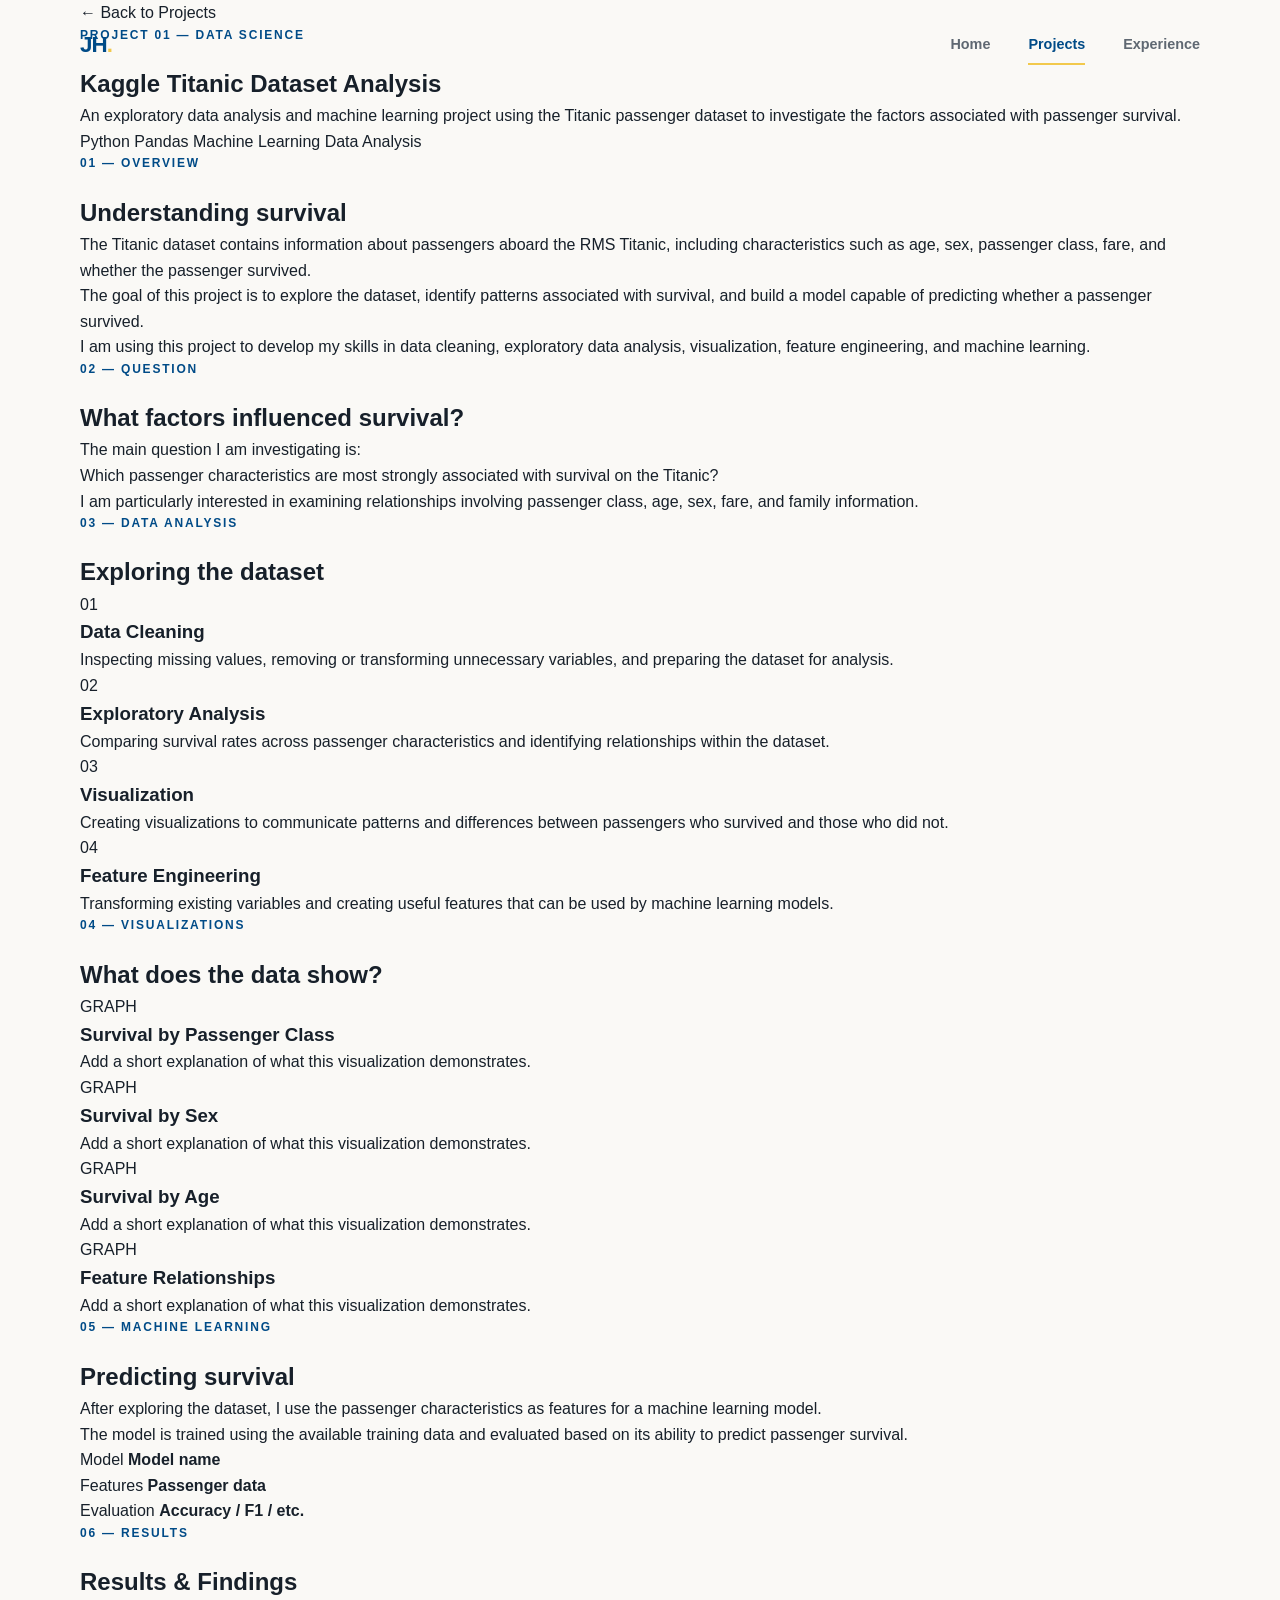
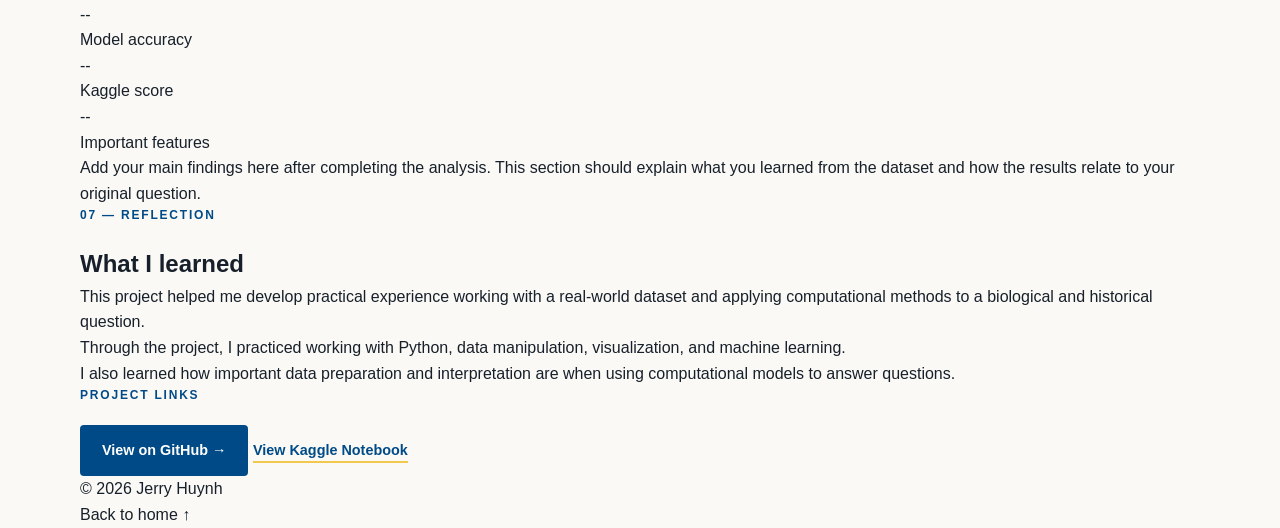
==== projects/titanic.html @ f3c2b184 "Add a Titanic Site" ====
<!DOCTYPE html>
<html lang="en">

<head>
  <meta charset="UTF-8">
  <meta name="viewport" content="width=device-width, initial-scale=1.0">

  <title>Kaggle Titanic Dataset Analysis | Jerry Huynh</title>
  <meta
    name="description"
    content="Kaggle Titanic Dataset Analysis by Jerry Huynh."
  >
  <meta name="author" content="Jerry Huynh">

  <link rel="stylesheet" href="../css/styles.css">
  <link rel="icon" href="../favicon.ico" type="image/x-icon">
</head>


<body>

  <!-- ================================
       NAVIGATION
  ================================= -->

  <header class="header">

    <nav class="nav container">

      <a href="../index.html" class="nav__logo">
        JH<span>.</span>
      </a>

      <div class="nav__links">

        <a href="../index.html" class="nav__link">
          Home
        </a>

        <a href="../index.html#projects" class="nav__link active">
          Projects
        </a>

        <a href="../index.html#experience" class="nav__link">
          Experience
        </a>

      </div>

    </nav>

  </header>


  <!-- ================================
       PROJECT HEADER
  ================================= -->

  <main>

    <section class="project-page">

      <div class="container">

        <a href="../index.html#projects" class="back-link">
          ← Back to Projects
        </a>


        <div class="project-page__header">

          <p class="section__label">
            PROJECT 01 — DATA SCIENCE
          </p>

          <h1 class="project-page__title">
            Kaggle Titanic
            <span>Dataset Analysis</span>
          </h1>

          <p class="project-page__intro">
            An exploratory data analysis and machine learning project
            using the Titanic passenger dataset to investigate the factors
            associated with passenger survival.
          </p>


          <div class="project-page__tags">

            <span>Python</span>
            <span>Pandas</span>
            <span>Machine Learning</span>
            <span>Data Analysis</span>

          </div>

        </div>

      </div>

    </section>


    <!-- ================================
         PROJECT OVERVIEW
    ================================= -->

    <section class="project-section">

      <div class="container project-grid">

        <div>

          <p class="section__label">
            01 — OVERVIEW
          </p>

          <h2 class="project-section__title">
            Understanding survival
          </h2>

        </div>


        <div class="project-section__content">

          <p>
            The Titanic dataset contains information about passengers
            aboard the RMS Titanic, including characteristics such as
            age, sex, passenger class, fare, and whether the passenger
            survived.
          </p>

          <p>
            The goal of this project is to explore the dataset,
            identify patterns associated with survival, and build
            a model capable of predicting whether a passenger survived.
          </p>

          <p>
            I am using this project to develop my skills in data
            cleaning, exploratory data analysis, visualization,
            feature engineering, and machine learning.
          </p>

        </div>

      </div>

    </section>


    <!-- ================================
         RESEARCH QUESTION
    ================================= -->

    <section class="project-section project-section--light">

      <div class="container project-grid">

        <div>

          <p class="section__label">
            02 — QUESTION
          </p>

          <h2 class="project-section__title">
            What factors influenced survival?
          </h2>

        </div>


        <div class="project-section__content">

          <p>
            The main question I am investigating is:
          </p>

          <blockquote>
            Which passenger characteristics are most strongly
            associated with survival on the Titanic?
          </blockquote>

          <p>
            I am particularly interested in examining relationships
            involving passenger class, age, sex, fare, and family
            information.
          </p>

        </div>

      </div>

    </section>


    <!-- ================================
         DATA ANALYSIS
    ================================= -->

    <section class="project-section">

      <div class="container">

        <p class="section__label">
          03 — DATA ANALYSIS
        </p>

        <h2 class="project-section__title">
          Exploring the dataset
        </h2>


        <div class="analysis-grid">

          <div class="analysis-card">

            <span class="analysis-card__number">
              01
            </span>

            <h3>
              Data Cleaning
            </h3>

            <p>
              Inspecting missing values, removing or transforming
              unnecessary variables, and preparing the dataset
              for analysis.
            </p>

          </div>


          <div class="analysis-card">

            <span class="analysis-card__number">
              02
            </span>

            <h3>
              Exploratory Analysis
            </h3>

            <p>
              Comparing survival rates across passenger
              characteristics and identifying relationships
              within the dataset.
            </p>

          </div>


          <div class="analysis-card">

            <span class="analysis-card__number">
              03
            </span>

            <h3>
              Visualization
            </h3>

            <p>
              Creating visualizations to communicate patterns
              and differences between passengers who survived
              and those who did not.
            </p>

          </div>


          <div class="analysis-card">

            <span class="analysis-card__number">
              04
            </span>

            <h3>
              Feature Engineering
            </h3>

            <p>
              Transforming existing variables and creating useful
              features that can be used by machine learning models.
            </p>

          </div>

        </div>

      </div>

    </section>


    <!-- ================================
         VISUALIZATIONS
    ================================= -->

    <section class="project-section project-section--light">

      <div class="container">

        <p class="section__label">
          04 — VISUALIZATIONS
        </p>

        <h2 class="project-section__title">
          What does the data show?
        </h2>


        <div class="visualization-grid">

          <!-- Replace these with your actual graphs -->

          <div class="visualization-card">

            <div class="visualization-placeholder">
              <span>GRAPH</span>
            </div>

            <h3>
              Survival by Passenger Class
            </h3>

            <p>
              Add a short explanation of what this visualization
              demonstrates.
            </p>

          </div>


          <div class="visualization-card">

            <div class="visualization-placeholder">
              <span>GRAPH</span>
            </div>

            <h3>
              Survival by Sex
            </h3>

            <p>
              Add a short explanation of what this visualization
              demonstrates.
            </p>

          </div>


          <div class="visualization-card">

            <div class="visualization-placeholder">
              <span>GRAPH</span>
            </div>

            <h3>
              Survival by Age
            </h3>

            <p>
              Add a short explanation of what this visualization
              demonstrates.
            </p>

          </div>


          <div class="visualization-card">

            <div class="visualization-placeholder">
              <span>GRAPH</span>
            </div>

            <h3>
              Feature Relationships
            </h3>

            <p>
              Add a short explanation of what this visualization
              demonstrates.
            </p>

          </div>

        </div>

      </div>

    </section>


    <!-- ================================
         MACHINE LEARNING
    ================================= -->

    <section class="project-section">

      <div class="container project-grid">

        <div>

          <p class="section__label">
            05 — MACHINE LEARNING
          </p>

          <h2 class="project-section__title">
            Predicting survival
          </h2>

        </div>


        <div class="project-section__content">

          <p>
            After exploring the dataset, I use the passenger
            characteristics as features for a machine learning
            model.
          </p>

          <p>
            The model is trained using the available training data
            and evaluated based on its ability to predict passenger
            survival.
          </p>


          <div class="model-info">

            <div>
              <span>Model</span>
              <strong>Model name</strong>
            </div>

            <div>
              <span>Features</span>
              <strong>Passenger data</strong>
            </div>

            <div>
              <span>Evaluation</span>
              <strong>Accuracy / F1 / etc.</strong>
            </div>

          </div>

        </div>

      </div>

    </section>


    <!-- ================================
         RESULTS
    ================================= -->

    <section class="project-section project-section--blue">

      <div class="container">

        <p class="section__label">
          06 — RESULTS
        </p>

        <h2 class="project-section__title">
          Results & Findings
        </h2>


        <div class="results">

          <div class="result">

            <span class="result__number">
              --
            </span>

            <p>
              Model accuracy
            </p>

          </div>


          <div class="result">

            <span class="result__number">
              --
            </span>

            <p>
              Kaggle score
            </p>

          </div>


          <div class="result">

            <span class="result__number">
              --
            </span>

            <p>
              Important features
            </p>

          </div>

        </div>


        <div class="results__text">

          <p>
            Add your main findings here after completing the analysis.
            This section should explain what you learned from the
            dataset and how the results relate to your original
            question.
          </p>

        </div>

      </div>

    </section>


    <!-- ================================
         WHAT I LEARNED
    ================================= -->

    <section class="project-section">

      <div class="container project-grid">

        <div>

          <p class="section__label">
            07 — REFLECTION
          </p>

          <h2 class="project-section__title">
            What I learned
          </h2>

        </div>


        <div class="project-section__content">

          <p>
            This project helped me develop practical experience
            working with a real-world dataset and applying
            computational methods to a biological and historical
            question.
          </p>

          <p>
            Through the project, I practiced working with Python,
            data manipulation, visualization, and machine learning.
          </p>

          <p>
            I also learned how important data preparation and
            interpretation are when using computational models
            to answer questions.
          </p>

        </div>

      </div>

    </section>


    <!-- ================================
         LINKS
    ================================= -->

    <section class="project-links">

      <div class="container">

        <p class="section__label">
          PROJECT LINKS
        </p>

        <div class="project-links__buttons">

          <a
            href="#"
            class="button"
            target="_blank"
            rel="noopener noreferrer"
          >
            View on GitHub →
          </a>

          <a
            href="#"
            class="text-link"
            target="_blank"
            rel="noopener noreferrer"
          >
            View Kaggle Notebook
          </a>

        </div>

      </div>

    </section>


  </main>


  <!-- ================================
       FOOTER
  ================================= -->

  <footer class="footer">

    <div class="container">

      <p>
        © 2026 Jerry Huynh
      </p>

      <a href="../index.html">
        Back to home ↑
      </a>

    </div>

  </footer>


</body>

</html>
---- css/styles.css ----
:root {
  --blue: #004b87;
  --blue-dark: #003b6f;
  --maize: #f2c94c;
  --maize-light: #fff4c7;

  --background: #faf9f6;
  --white: #ffffff;
  --text: #17202a;
  --muted: #68727d;
  --border: #e4e5e7;
}

* {
  margin: 0;
  padding: 0;
  box-sizing: border-box;
}

html {
  scroll-behavior: smooth;
}

body {
  font-family:
    -apple-system,
    BlinkMacSystemFont,
    "Segoe UI",
    Roboto,
    Helvetica,
    Arial,
    sans-serif;

  background: var(--background);
  color: var(--text);
  line-height: 1.6;
}

a {
  text-decoration: none;
  color: inherit;
}

.container {
  width: min(1120px, 90%);
  margin: 0 auto;
}

.section {
  min-height: 100vh;
}


/* ================================
   NAVIGATION
================================ */

.header {
  width: 100%;
  position: absolute;
  top: 0;
  left: 0;
  z-index: 10;
}

.nav {
  height: 90px;

  display: flex;
  align-items: center;
  justify-content: space-between;
}

.nav__logo {
  font-size: 1.4rem;
  font-weight: 800;
  letter-spacing: -0.04em;
  color: var(--blue);
}

.nav__logo span {
  color: var(--maize);
}

.nav__links {
  display: flex;
  align-items: center;
  gap: 38px;
}

.nav__link {
  position: relative;

  font-size: 0.9rem;
  font-weight: 600;

  color: #5f6872;

  transition: color 0.2s ease;
}

.nav__link:hover {
  color: var(--blue);
}

.nav__link.active {
  color: var(--blue);
}

.nav__link.active::after {
  content: "";

  position: absolute;
  left: 0;
  bottom: -8px;

  width: 100%;
  height: 2px;

  background: var(--maize);
}


/* ================================
   HOME
================================ */

.home {
  position: relative;

  display: flex;
  align-items: center;

  padding-top: 90px;

  overflow: hidden;
}

/* Subtle decorative shape */

.home::before {
  content: "";

  position: absolute;

  width: 500px;
  height: 500px;

  right: -200px;
  top: 100px;

  border-radius: 50%;

  background: var(--maize-light);

  z-index: -1;
}

.home__container {

  display: grid;

  grid-template-columns:
    minmax(0, 1.15fr)
    minmax(350px, 0.85fr);

  align-items: center;

  gap: 100px;
}


/* ================================
   INTRODUCTION
================================ */

.home__content {
  max-width: 650px;
}

.eyebrow {
  display: flex;
  align-items: center;
  gap: 12px;

  margin-bottom: 25px;

  color: var(--blue);

  font-size: 0.75rem;
  font-weight: 800;

  letter-spacing: 0.14em;
}

.eyebrow span {
  display: block;

  width: 32px;
  height: 3px;

  background: var(--maize);
}

.home h1 {

  font-size: clamp(4rem, 7vw, 7rem);

  line-height: 0.95;

  letter-spacing: -0.07em;

  font-weight: 800;

  margin-bottom: 25px;
}

.home h1 span {
  color: var(--blue);
}

.home h2 {

  font-size: 1.35rem;

  font-weight: 500;

  color: #4f5963;

  margin-bottom: 28px;
}

.home__description {

  max-width: 600px;

  color: var(--muted);

  font-size: 1.05rem;

  line-height: 1.8;

  margin-bottom: 15px;
}


/* ================================
   BUTTONS
================================ */

.home__buttons {

  display: flex;
  align-items: center;

  gap: 28px;

  margin-top: 35px;
}

.button {

  display: inline-flex;
  align-items: center;
  gap: 15px;

  padding: 14px 22px;

  background: var(--blue);

  color: white;

  font-size: 0.9rem;
  font-weight: 700;

  border-radius: 4px;

  transition:
    background 0.2s ease,
    transform 0.2s ease;
}

.button:hover {
  background: var(--blue-dark);
  transform: translateY(-2px);
}

.button span {
  font-size: 1.1rem;
}

.text-link {

  color: var(--blue);

  font-size: 0.9rem;
  font-weight: 700;

  border-bottom: 2px solid var(--maize);

  padding-bottom: 3px;
}


/* ================================
   PHOTO
================================ */

.home__photo {
  width: 100%;
  max-width: 430px;
  justify-self: end;
}

.photo__frame {

  position: relative;

  width: 100%;

  aspect-ratio: 4 / 5;

  background: #e9edf0;

  overflow: hidden;

  border: 10px solid white;

  box-shadow:
    0 20px 50px rgba(0, 0, 0, 0.08);
}

.photo__frame img {

  width: 100%;
  height: 100%;

  object-fit: cover;

  display: block;
}


/* Placeholder */

.photo__placeholder {

  position: absolute;

  inset: 0;

  display: flex;

  flex-direction: column;

  align-items: center;
  justify-content: center;

  background:
    linear-gradient(
      135deg,
      #edf1f4,
      #dce4ea
    );

  color: var(--blue);
}

.photo__placeholder span {

  font-size: 5rem;

  font-weight: 800;

  letter-spacing: -0.08em;
}

.photo__placeholder p {

  margin-top: 5px;

  font-size: 0.8rem;

  text-transform: uppercase;

  letter-spacing: 0.15em;

  color: var(--muted);
}

.photo__caption {

  display: flex;

  justify-content: space-between;

  margin-top: 13px;

  padding: 0 4px;

  font-size: 0.75rem;

  color: var(--muted);

  text-transform: uppercase;

  letter-spacing: 0.08em;
}


/* ================================
   PROJECT / EXPERIENCE SECTIONS
================================ */

.preview-section {

  min-height: 60vh;

  padding: 120px 0;

  border-top: 1px solid var(--border);

  background: white;
}

.section__label {

  color: var(--blue);

  font-size: 0.75rem;

  font-weight: 800;

  letter-spacing: 0.15em;

  margin-bottom: 20px;
}

.section__title {

  font-size: clamp(2.5rem, 5vw, 4rem);

  letter-spacing: -0.05em;

  margin-bottom: 20px;
}

.section__description {

  max-width: 600px;

  color: var(--muted);

  font-size: 1.05rem;
}


/* ================================
   MOBILE
================================ */

@media (max-width: 800px) {

  .nav {
    height: 75px;
  }

  .nav__links {
    gap: 18px;
  }

  .nav__link {
    font-size: 0.8rem;
  }

  .home {
    padding-top: 120px;
    padding-bottom: 80px;
  }

  .home__container {

    grid-template-columns: 1fr;

    gap: 60px;
  }

  .home h1 {
    font-size: clamp(3.5rem, 16vw, 5rem);
  }

  .home__photo {

    justify-self: start;

    max-width: 360px;
  }

  .home__buttons {
    flex-wrap: wrap;
  }
}


@media (max-width: 500px) {

  .nav__links {
    gap: 13px;
  }

  .nav__link {
    font-size: 0.75rem;
  }

  .home__description {
    font-size: 0.95rem;
  }

  .photo__caption {
    flex-direction: column;
    gap: 4px;
  }
}


/* ================================
   PROJECTS
================================ */

.project-list {
  margin-top: 50px;
  border-top: 1px solid var(--border);
}

.project {

  display: grid;

  grid-template-columns: 80px 1fr;

  gap: 30px;

  padding: 38px 10px;

  border-bottom: 1px solid var(--border);

  transition:
    background 0.25s ease,
    padding 0.25s ease;
}

.project:hover {

  background: var(--maize-light);

  padding-left: 25px;
  padding-right: 25px;
}


/* Project number */

.project__number {

  padding-top: 8px;

  font-size: 0.8rem;

  font-weight: 700;

  color: var(--blue);

  letter-spacing: 0.1em;
}


/* Project title */

.project__title {

  display: flex;

  justify-content: space-between;

  align-items: center;

  gap: 20px;

  font-size: clamp(1.6rem, 3vw, 2.5rem);

  line-height: 1.2;

  letter-spacing: -0.04em;

  color: var(--text);

  margin-bottom: 15px;

  transition: color 0.2s ease;
}

.project:hover .project__title {
  color: var(--blue);
}


/* Arrow */

.project__title span {

  color: var(--blue);

  font-size: 1.5rem;

  opacity: 0;

  transform: translate(-10px, 10px);

  transition:
    opacity 0.2s ease,
    transform 0.2s ease;
}

.project:hover .project__title span {

  opacity: 1;

  transform: translate(0, 0);
}


/* Description */

.project__description {

  max-width: 700px;

  color: var(--muted);

  font-size: 1rem;

  line-height: 1.7;

  margin-bottom: 20px;
}


/* Tags */

.project__tags {

  display: flex;

  flex-wrap: wrap;

  gap: 8px;
}

.project__tags span {

  padding: 5px 10px;

  border: 1px solid #d8dde1;

  border-radius: 3px;

  color: var(--blue);

  font-size: 0.72rem;

  font-weight: 700;

  text-transform: uppercase;

  letter-spacing: 0.05em;
}


/* Mobile */

@media (max-width: 600px) {

  .project {

    grid-template-columns: 1fr;

    gap: 5px;

    padding: 30px 5px;
  }

  .project:hover {

    padding-left: 15px;
    padding-right: 15px;
  }

  .project__number {
    padding-top: 0;
  }

  .project__title span {
    opacity: 1;
    transform: none;
  }
}
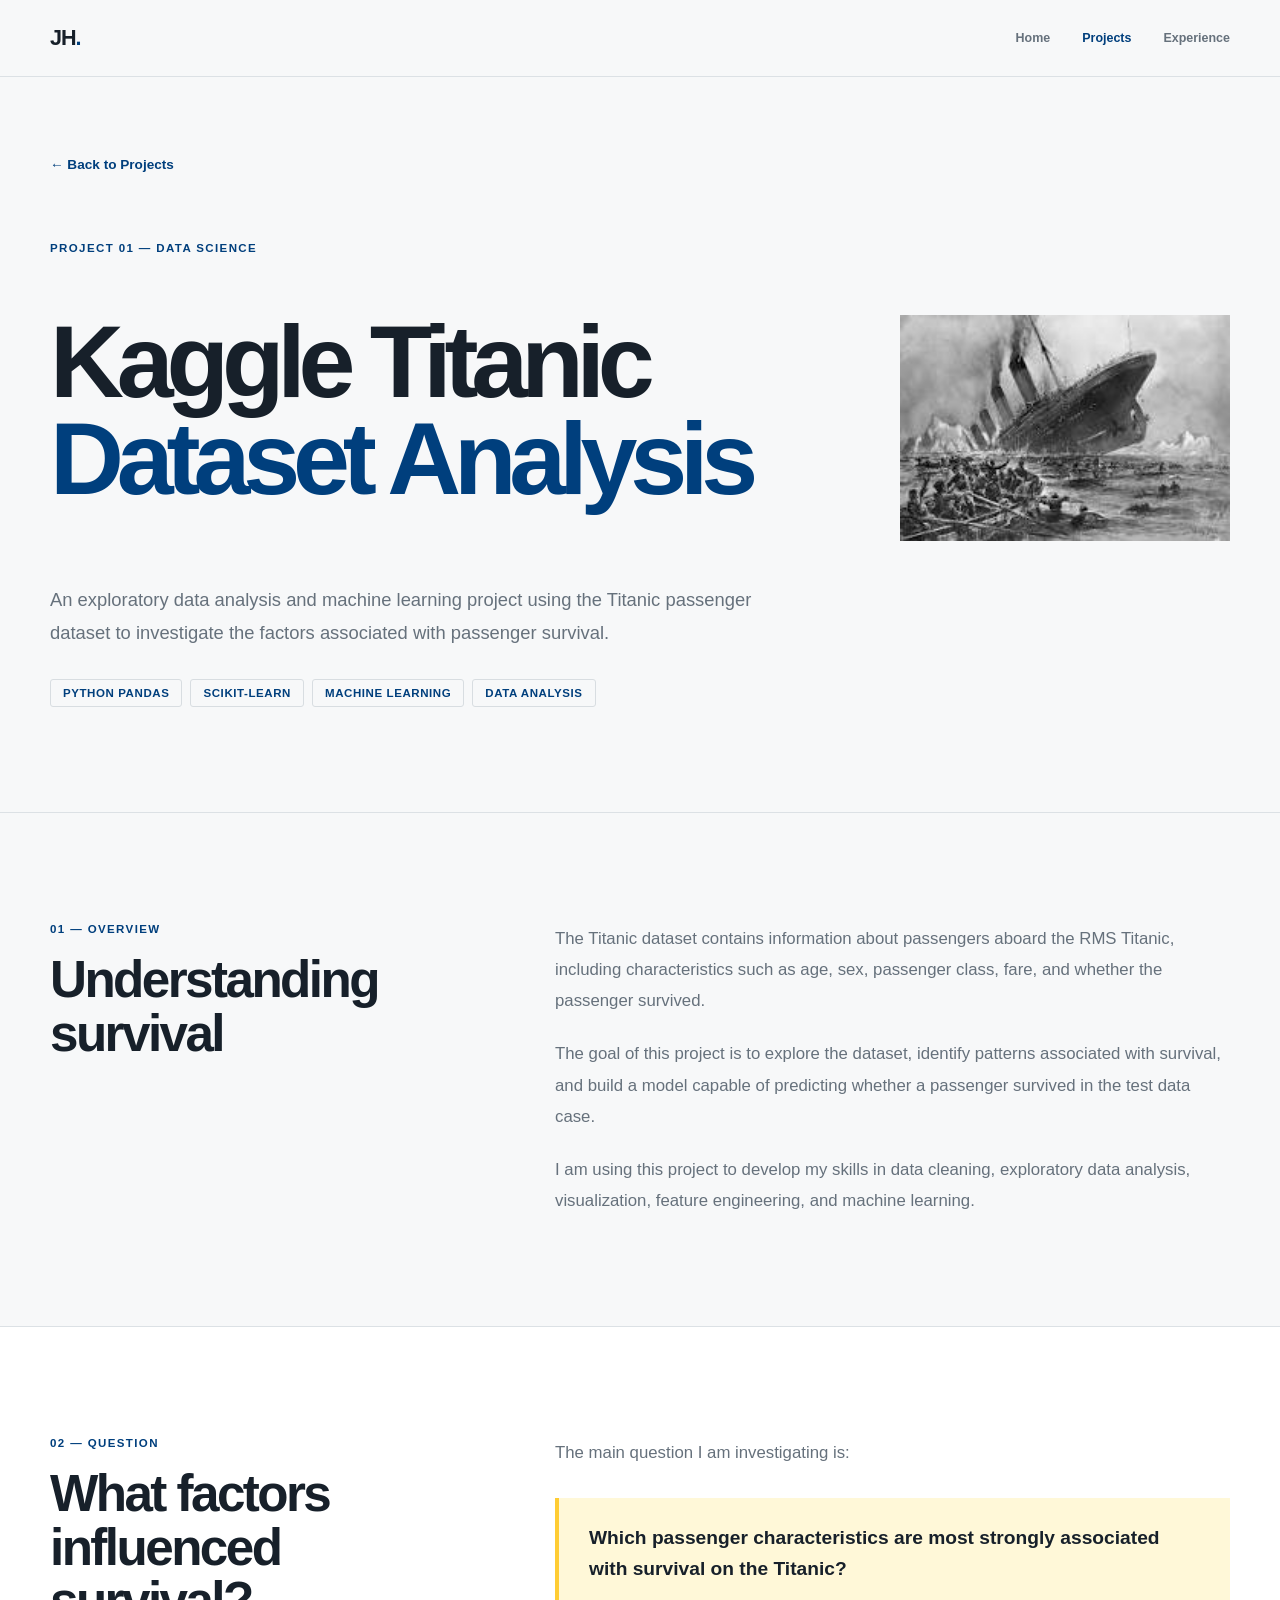
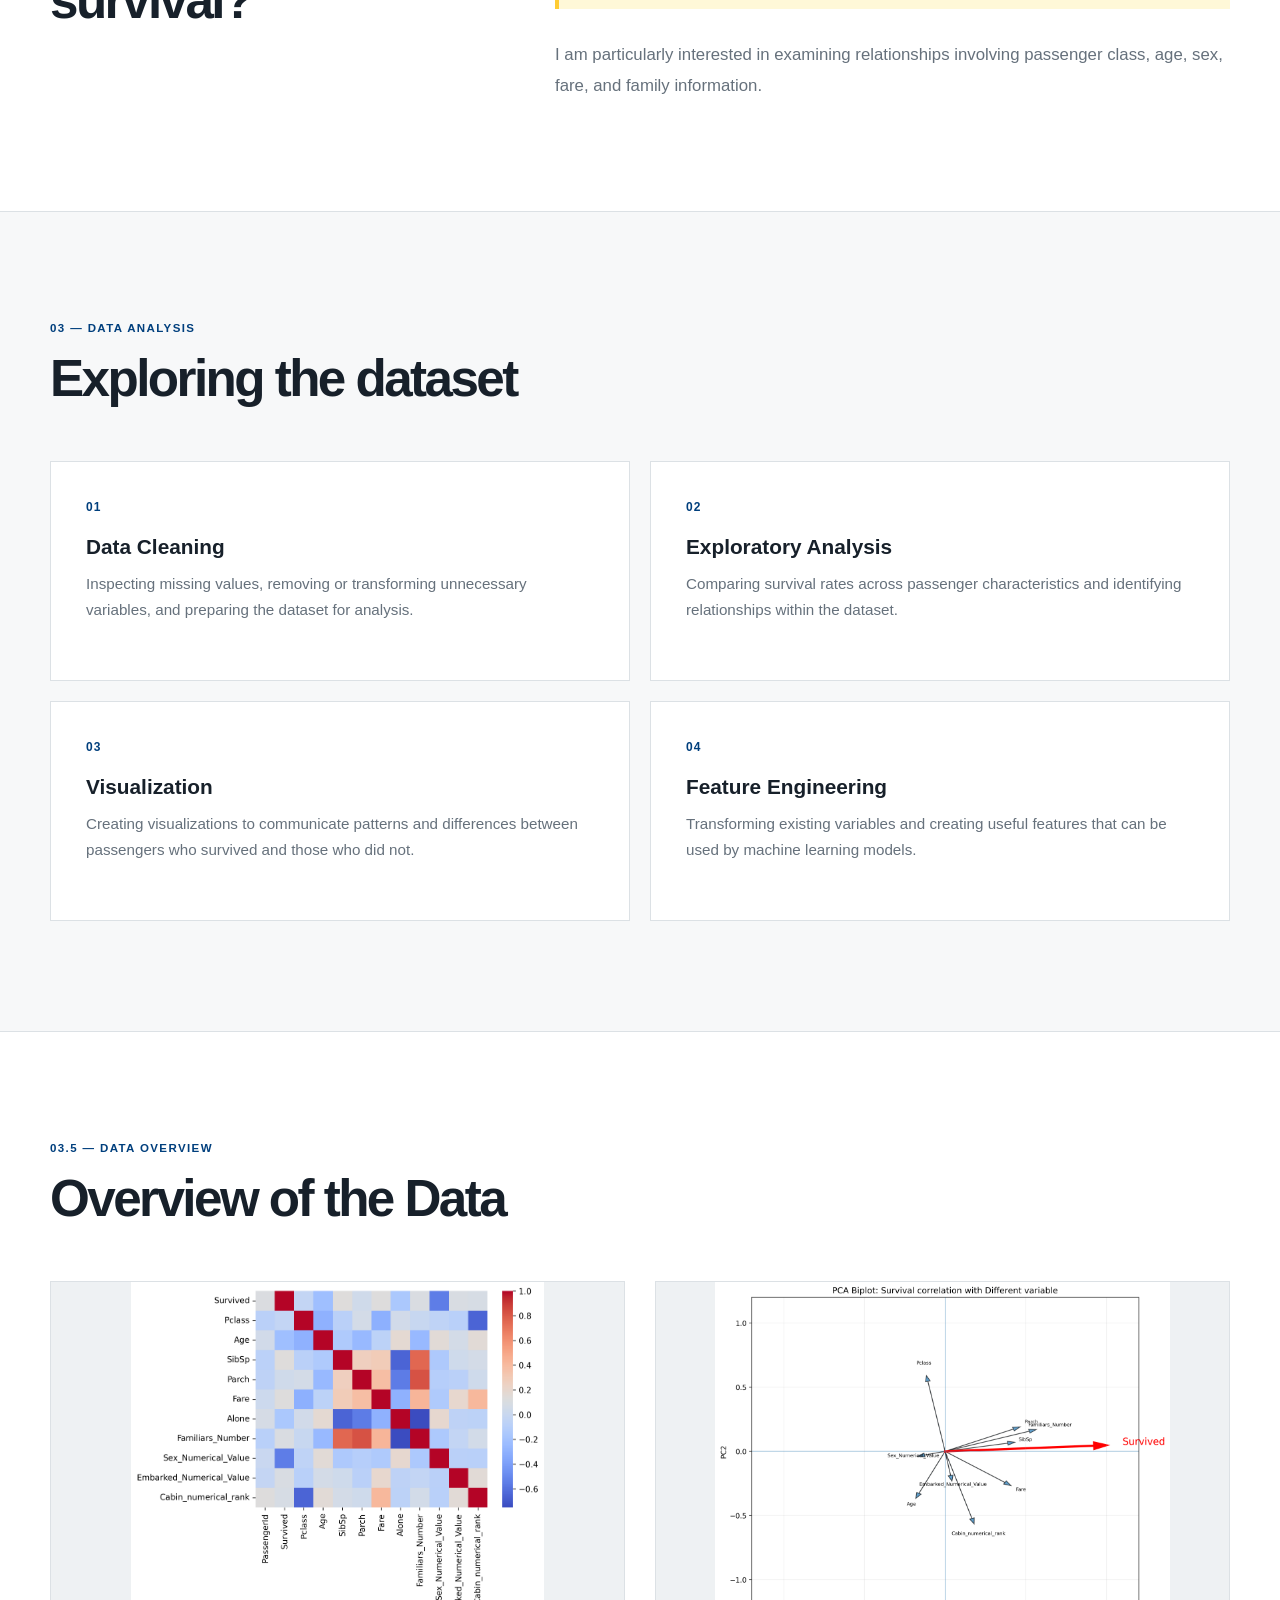
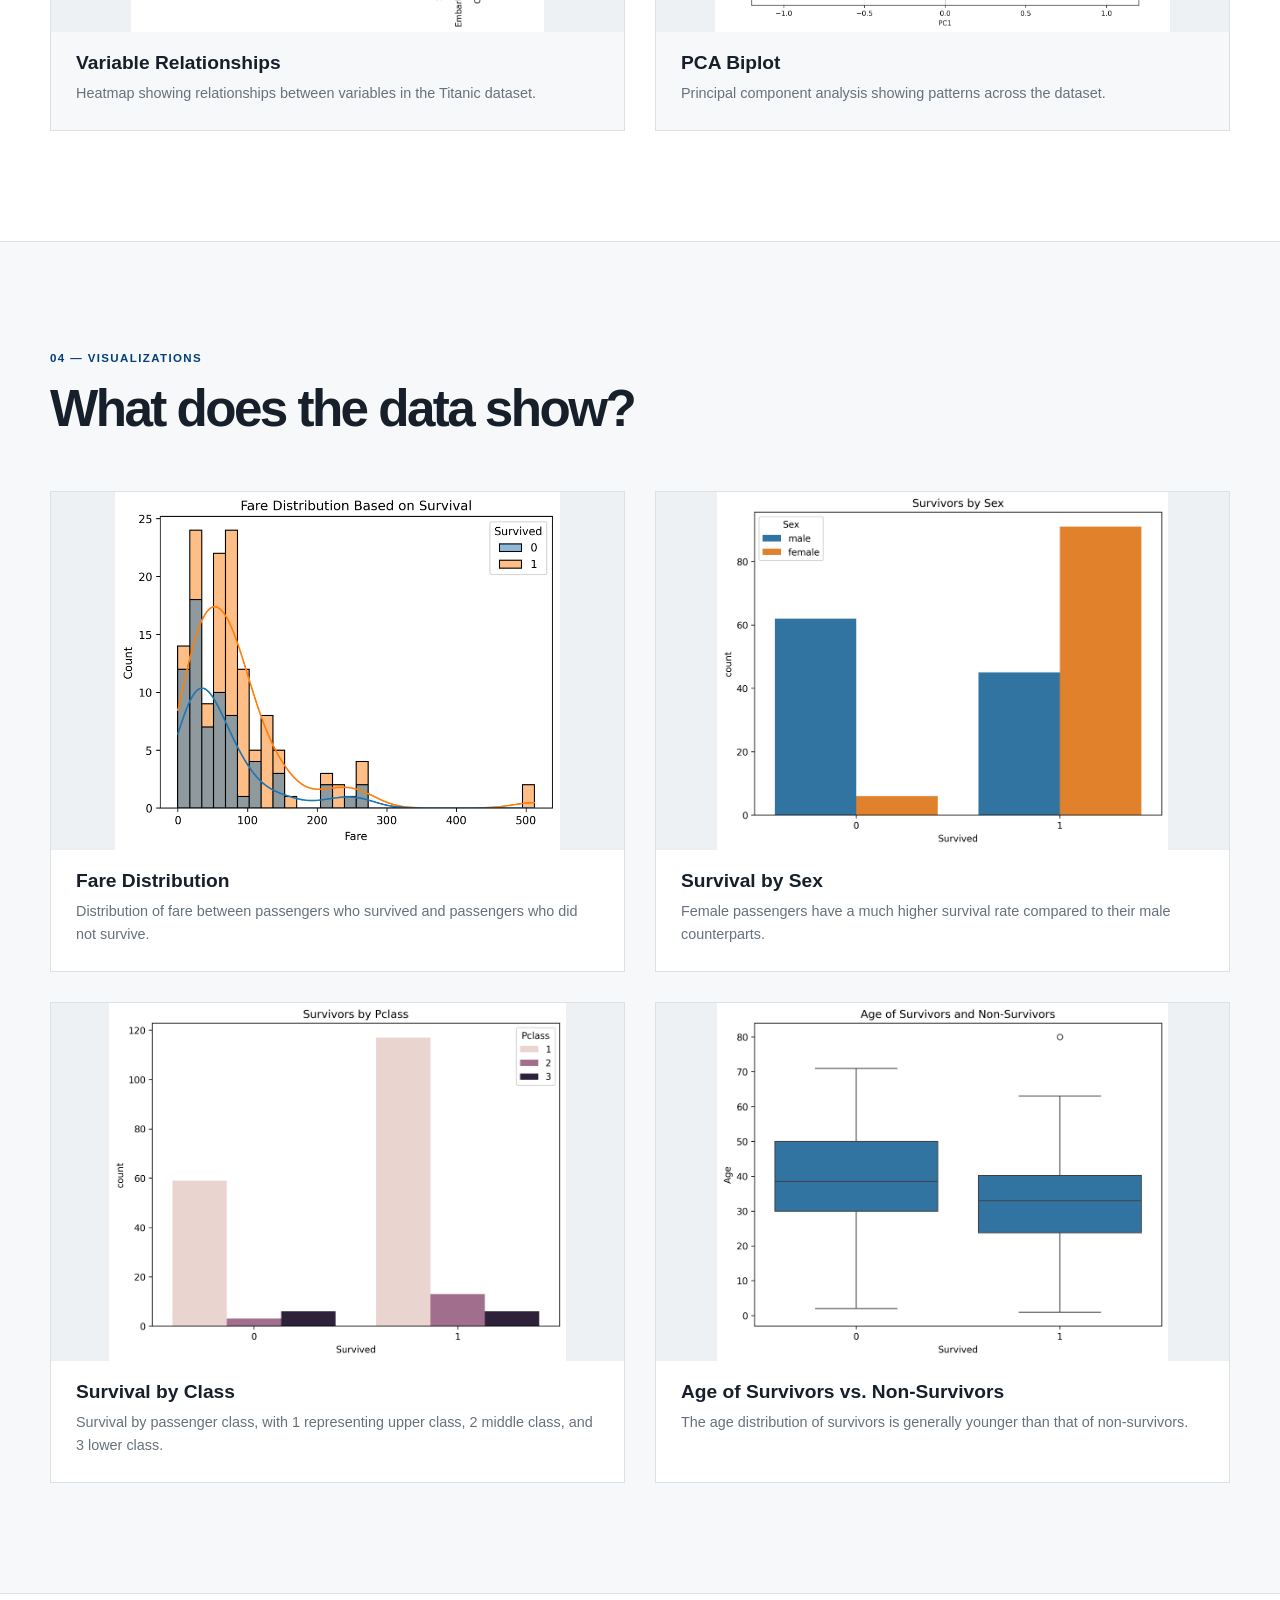
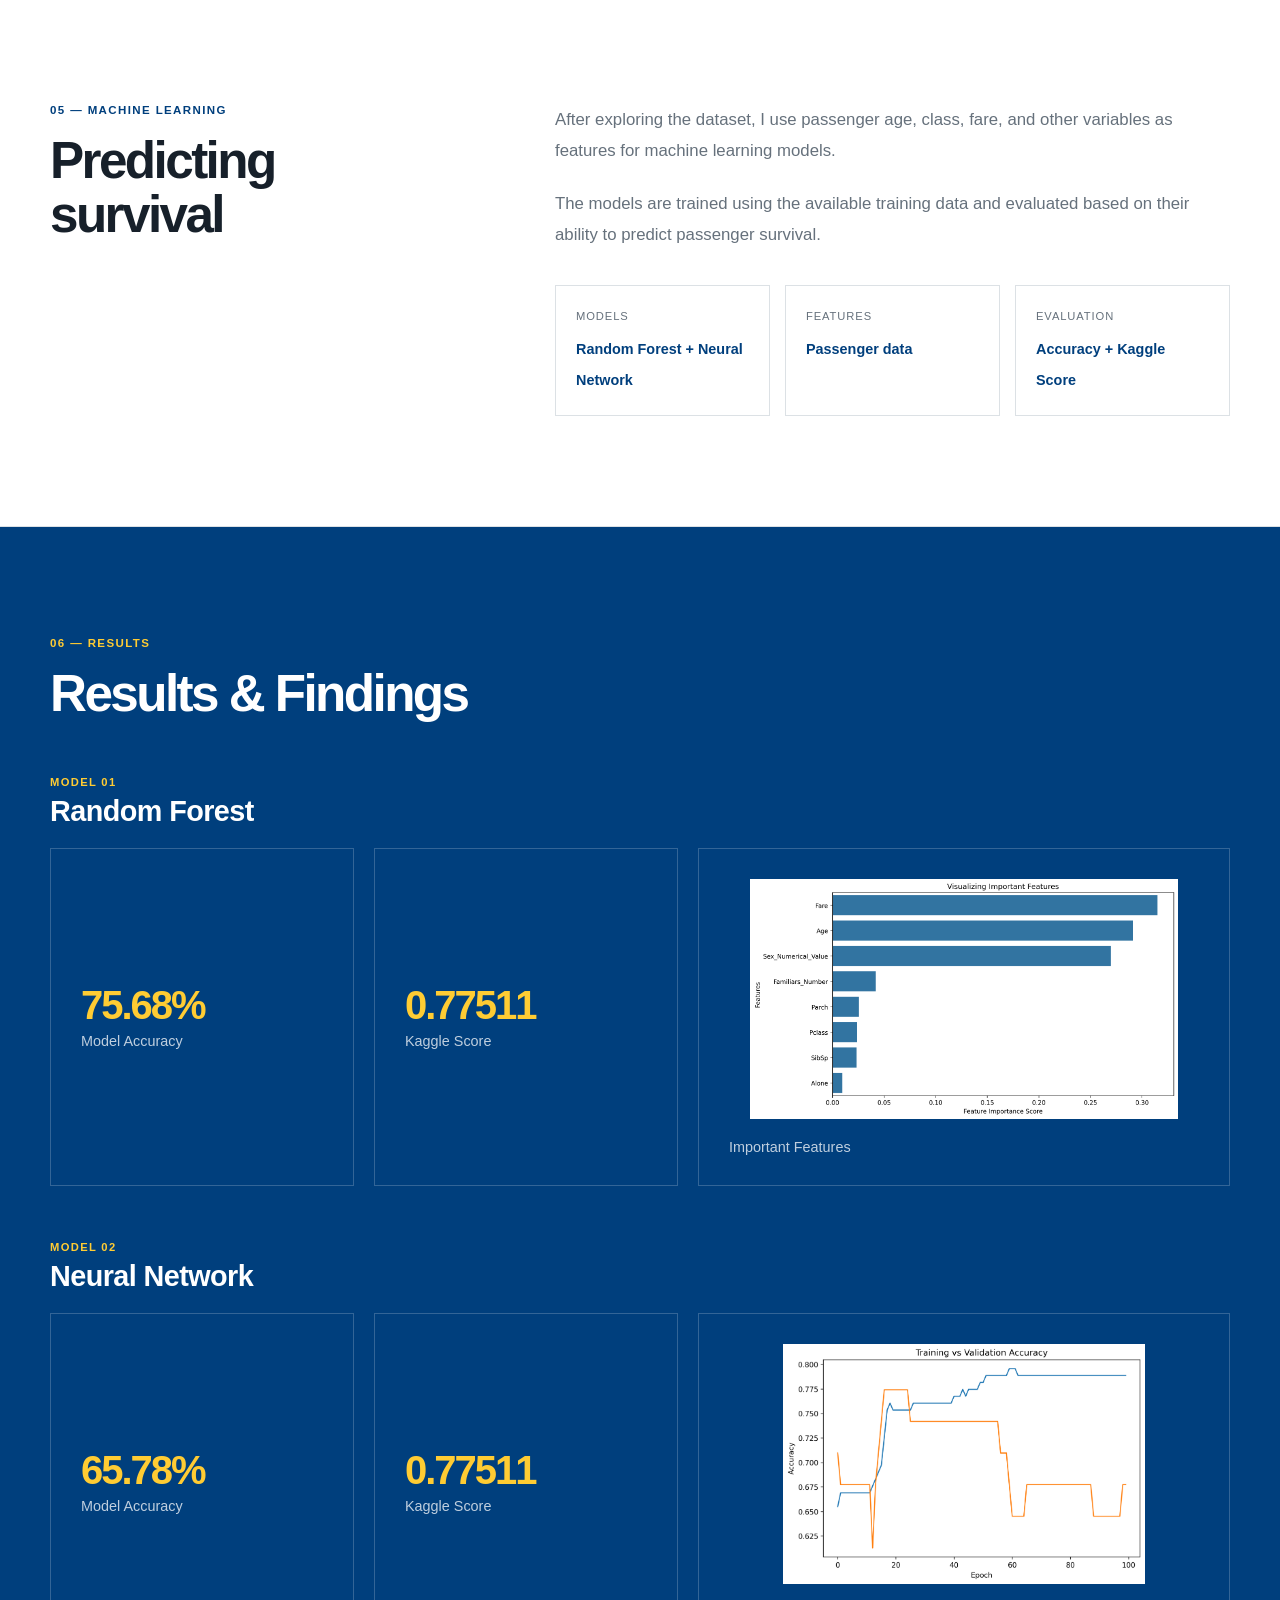
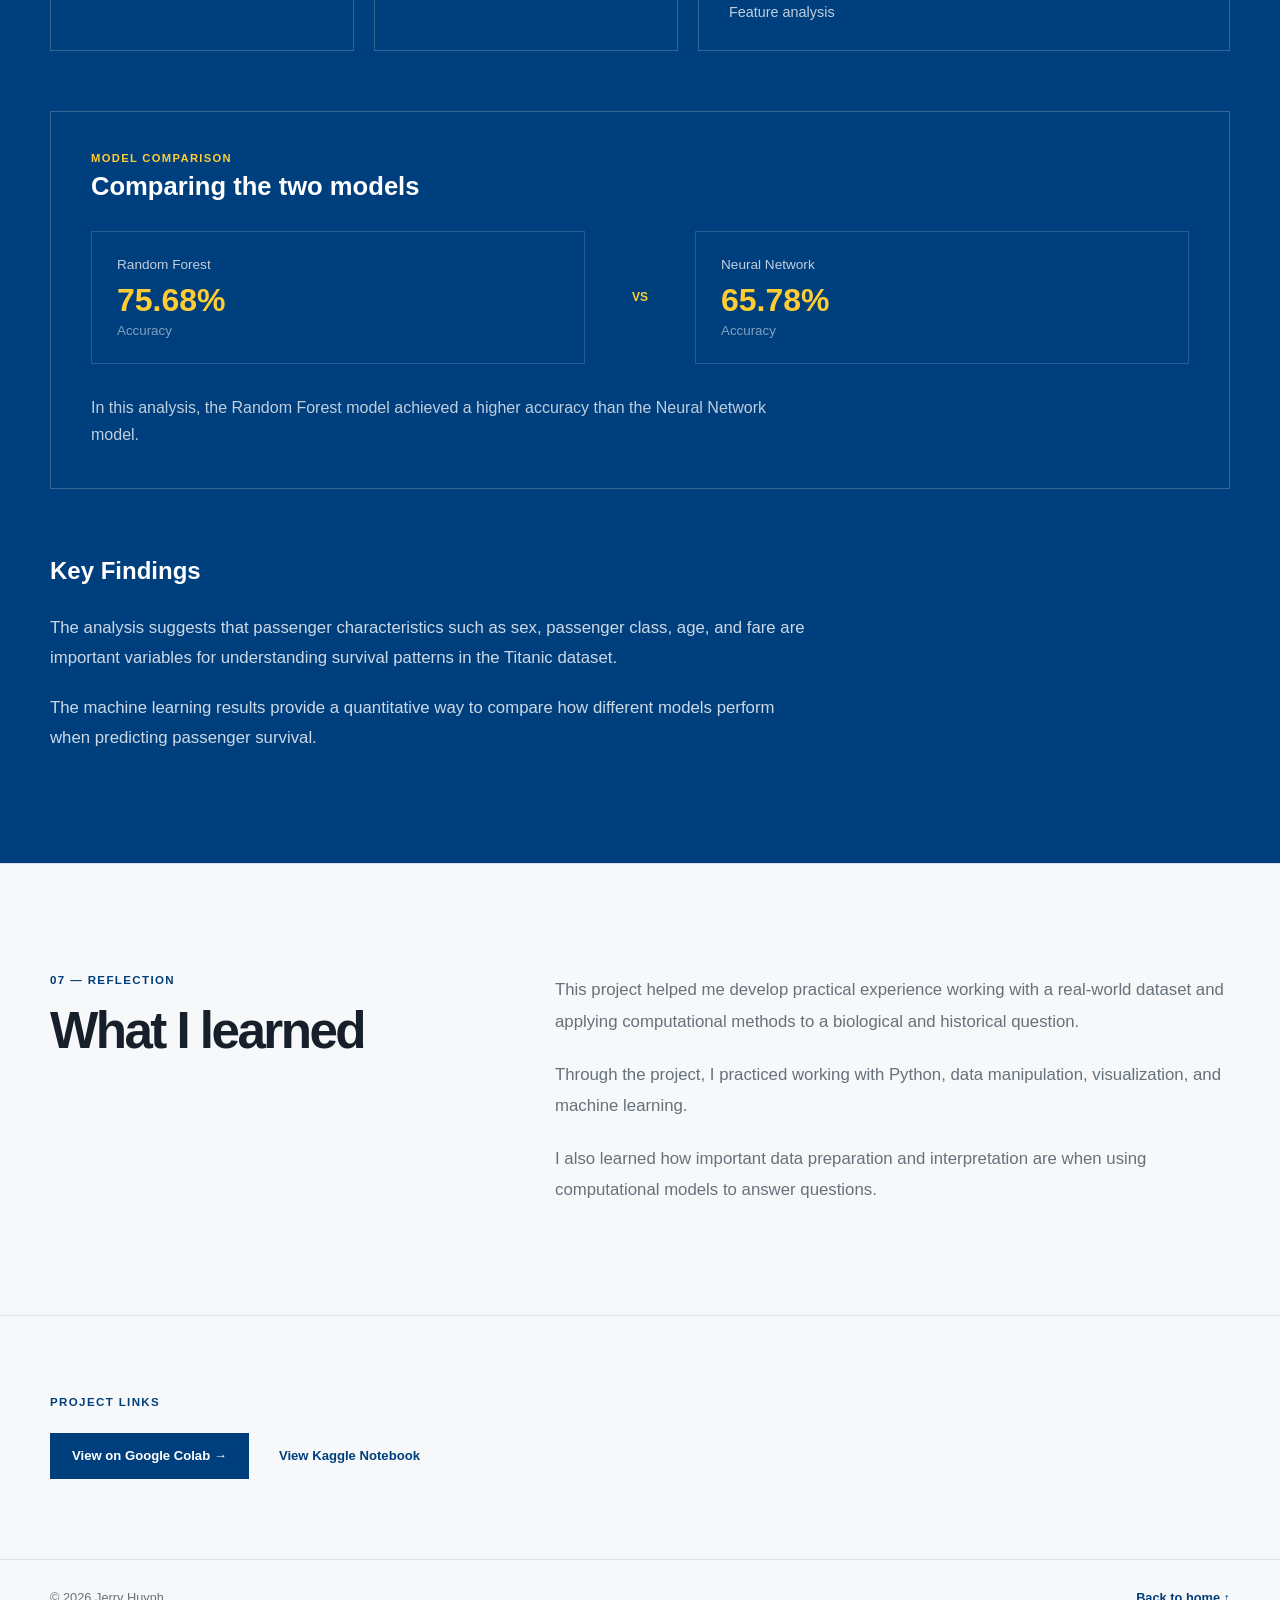
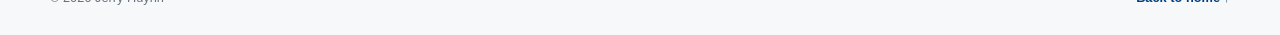
==== commit 9ee5b524: "Added a titanic project page" ====
--- a/projects/titanic.html
+++ b/projects/titanic.html
@@ -1,82 +1,76 @@
 <!DOCTYPE html>
 <html lang="en">
-
 <head>
   <meta charset="UTF-8">
   <meta name="viewport" content="width=device-width, initial-scale=1.0">
-
   <title>Kaggle Titanic Dataset Analysis | Jerry Huynh</title>
   <meta
     name="description"
     content="Kaggle Titanic Dataset Analysis by Jerry Huynh."
   >
   <meta name="author" content="Jerry Huynh">
-
-  <link rel="stylesheet" href="../css/styles.css">
+  <link rel="stylesheet" href="../css/TitanicStyle.css">
   <link rel="icon" href="../favicon.ico" type="image/x-icon">
 </head>
 
-
 <body>
 
-  <!-- ================================
-       NAVIGATION
-  ================================= -->
+  <!-- =================================
+       HEADER
+  ================================== -->
 
   <header class="header">
-
     <nav class="nav container">
-
       <a href="../index.html" class="nav__logo">
         JH<span>.</span>
       </a>
 
       <div class="nav__links">
-
-        <a href="../index.html" class="nav__link">
-          Home
-        </a>
-
-        <a href="../index.html#projects" class="nav__link active">
-          Projects
-        </a>
-
-        <a href="../index.html#experience" class="nav__link">
-          Experience
-        </a>
-
-      </div>
-
+        <a href="../index.html" class="nav__link">Home</a>
+        <a href="../index.html#projects" class="nav__link active">Projects</a>
+        <a href="../index.html#experience" class="nav__link">Experience</a>
+      </div>
     </nav>
-
   </header>
 
 
-  <!-- ================================
-       PROJECT HEADER
-  ================================= -->
-
   <main>
 
+    <!-- =================================
+         PROJECT HERO
+    ================================== -->
+
     <section class="project-page">
-
       <div class="container">
 
         <a href="../index.html#projects" class="back-link">
           ← Back to Projects
         </a>
 
-
         <div class="project-page__header">
 
           <p class="section__label">
             PROJECT 01 — DATA SCIENCE
           </p>
 
-          <h1 class="project-page__title">
-            Kaggle Titanic
-            <span>Dataset Analysis</span>
-          </h1>
+          <div class="project-page__title-row">
+
+            <div class="project-page__title-wrap">
+              <h1 class="project-page__title">
+                Kaggle Titanic
+                <span>Dataset Analysis</span>
+              </h1>
+            </div>
+
+            <div class="project-page__image-wrap">
+              <img
+                class="Titanic_Sinking_Image"
+                src="titanic_img/images.jpg"
+                alt="Titanic sinking"
+              >
+            </div>
+
+          </div>
 
           <p class="project-page__intro">
             An exploratory data analysis and machine learning project
@@ -84,46 +78,34 @@
             associated with passenger survival.
           </p>
 
-
           <div class="project-page__tags">
-
-            <span>Python</span>
-            <span>Pandas</span>
+            <span>Python Pandas</span>
+            <span>Scikit-Learn</span>
             <span>Machine Learning</span>
             <span>Data Analysis</span>
-
-          </div>
-
-        </div>
-
-      </div>
-
-    </section>
-
-
-    <!-- ================================
-         PROJECT OVERVIEW
-    ================================= -->
+          </div>
+
+        </div>
+      </div>
+    </section>
+
+
+    <!-- =================================
+         OVERVIEW
+    ================================== -->
 
     <section class="project-section">
-
       <div class="container project-grid">
 
         <div>
-
-          <p class="section__label">
-            01 — OVERVIEW
-          </p>
+          <p class="section__label">01 — OVERVIEW</p>
 
           <h2 class="project-section__title">
             Understanding survival
           </h2>
-
-        </div>
-
+        </div>
 
         <div class="project-section__content">
-
           <p>
             The Titanic dataset contains information about passengers
             aboard the RMS Titanic, including characteristics such as
@@ -134,7 +116,8 @@
           <p>
             The goal of this project is to explore the dataset,
             identify patterns associated with survival, and build
-            a model capable of predicting whether a passenger survived.
+            a model capable of predicting whether a passenger survived
+            in the test data case.
           </p>
 
           <p>
@@ -142,34 +125,26 @@
             cleaning, exploratory data analysis, visualization,
             feature engineering, and machine learning.
           </p>
-
-        </div>
-
-      </div>
-
-    </section>
-
-
-    <!-- ================================
+        </div>
+
+      </div>
+    </section>
+
+
+    <!-- =================================
          RESEARCH QUESTION
-    ================================= -->
+    ================================== -->
 
     <section class="project-section project-section--light">
-
       <div class="container project-grid">
 
         <div>
-
-          <p class="section__label">
-            02 — QUESTION
-          </p>
+          <p class="section__label">02 — QUESTION</p>
 
           <h2 class="project-section__title">
             What factors influenced survival?
           </h2>
-
-        </div>
-
+        </div>
 
         <div class="project-section__content">
 
@@ -191,250 +166,258 @@
         </div>
 
       </div>
-
-    </section>
-
-
-    <!-- ================================
+    </section>
+
+
+    <!-- =================================
          DATA ANALYSIS
-    ================================= -->
+    ================================== -->
 
     <section class="project-section">
-
       <div class="container">
 
-        <p class="section__label">
-          03 — DATA ANALYSIS
-        </p>
+        <p class="section__label">03 — DATA ANALYSIS</p>
 
         <h2 class="project-section__title">
           Exploring the dataset
         </h2>
 
-
         <div class="analysis-grid">
 
           <div class="analysis-card">
-
-            <span class="analysis-card__number">
-              01
-            </span>
-
-            <h3>
-              Data Cleaning
-            </h3>
-
+            <span class="analysis-card__number">01</span>
+            <h3>Data Cleaning</h3>
             <p>
               Inspecting missing values, removing or transforming
               unnecessary variables, and preparing the dataset
               for analysis.
             </p>
-
-          </div>
-
+          </div>
 
           <div class="analysis-card">
-
-            <span class="analysis-card__number">
-              02
-            </span>
-
-            <h3>
-              Exploratory Analysis
-            </h3>
-
+            <span class="analysis-card__number">02</span>
+            <h3>Exploratory Analysis</h3>
             <p>
               Comparing survival rates across passenger
               characteristics and identifying relationships
               within the dataset.
             </p>
-
-          </div>
-
+          </div>
 
           <div class="analysis-card">
-
-            <span class="analysis-card__number">
-              03
-            </span>
-
-            <h3>
-              Visualization
-            </h3>
-
+            <span class="analysis-card__number">03</span>
+            <h3>Visualization</h3>
             <p>
               Creating visualizations to communicate patterns
               and differences between passengers who survived
               and those who did not.
             </p>
-
-          </div>
-
+          </div>
 
           <div class="analysis-card">
-
-            <span class="analysis-card__number">
-              04
-            </span>
-
-            <h3>
-              Feature Engineering
-            </h3>
-
+            <span class="analysis-card__number">04</span>
+            <h3>Feature Engineering</h3>
             <p>
               Transforming existing variables and creating useful
               features that can be used by machine learning models.
             </p>
-
-          </div>
-
-        </div>
-
-      </div>
-
-    </section>
-
-
-    <!-- ================================
+          </div>
+
+        </div>
+
+      </div>
+    </section>
+
+
+    <!-- =================================
+         DATA OVERVIEW
+    ================================== -->
+
+    <section class="project-section project-section--light">
+      <div class="container">
+
+        <p class="section__label">03.5 — DATA OVERVIEW</p>
+
+        <h2 class="project-section__title">
+          Overview of the Data
+        </h2>
+
+        <div class="data-overview-grid">
+
+          <article class="data-overview-card">
+            <div class="data-image">
+              <img
+                src="titanic_img/Variable_heatmap.png"
+                alt="Variable heatmap"
+              >
+            </div>
+
+            <div class="data-overview-card__body">
+              <h3>Variable Relationships</h3>
+              <p>
+                Heatmap showing relationships between variables
+                in the Titanic dataset.
+              </p>
+            </div>
+          </article>
+
+          <article class="data-overview-card">
+            <div class="data-image">
+              <img
+                src="titanic_img/PCA_Biplot.png"
+                alt="PCA biplot"
+              >
+            </div>
+
+            <div class="data-overview-card__body">
+              <h3>PCA Biplot</h3>
+              <p>
+                Principal component analysis showing patterns
+                across the dataset.
+              </p>
+            </div>
+          </article>
+
+        </div>
+
+      </div>
+    </section>
+
+
+    <!-- =================================
          VISUALIZATIONS
-    ================================= -->
-
-    <section class="project-section project-section--light">
-
+    ================================== -->
+
+    <section class="project-section">
       <div class="container">
 
-        <p class="section__label">
-          04 — VISUALIZATIONS
-        </p>
+        <p class="section__label">04 — VISUALIZATIONS</p>
 
         <h2 class="project-section__title">
           What does the data show?
         </h2>
 
-
         <div class="visualization-grid">
 
-          <!-- Replace these with your actual graphs -->
-
-          <div class="visualization-card">
-
-            <div class="visualization-placeholder">
-              <span>GRAPH</span>
-            </div>
-
-            <h3>
-              Survival by Passenger Class
-            </h3>
-
-            <p>
-              Add a short explanation of what this visualization
-              demonstrates.
-            </p>
-
-          </div>
-
-
-          <div class="visualization-card">
-
-            <div class="visualization-placeholder">
-              <span>GRAPH</span>
-            </div>
-
-            <h3>
-              Survival by Sex
-            </h3>
-
-            <p>
-              Add a short explanation of what this visualization
-              demonstrates.
-            </p>
-
-          </div>
-
-
-          <div class="visualization-card">
-
-            <div class="visualization-placeholder">
-              <span>GRAPH</span>
-            </div>
-
-            <h3>
-              Survival by Age
-            </h3>
-
-            <p>
-              Add a short explanation of what this visualization
-              demonstrates.
-            </p>
-
-          </div>
-
-
-          <div class="visualization-card">
-
-            <div class="visualization-placeholder">
-              <span>GRAPH</span>
-            </div>
-
-            <h3>
-              Feature Relationships
-            </h3>
-
-            <p>
-              Add a short explanation of what this visualization
-              demonstrates.
-            </p>
-
-          </div>
-
-        </div>
-
-      </div>
-
-    </section>
-
-
-    <!-- ================================
+          <article class="visualization-card">
+
+            <div class="visualization-image">
+              <img
+                src="titanic_img/Fare_Distribution.png"
+                alt="Fare distribution between survivors and non-survivors"
+              >
+            </div>
+
+            <div class="visualization-card__body">
+              <h3>Fare Distribution</h3>
+              <p>
+                Distribution of fare between passengers who survived
+                and passengers who did not survive.
+              </p>
+            </div>
+
+          </article>
+
+
+          <article class="visualization-card">
+
+            <div class="visualization-image">
+              <img
+                src="titanic_img/Survivors by Sex.png"
+                alt="Survival by sex"
+              >
+            </div>
+
+            <div class="visualization-card__body">
+              <h3>Survival by Sex</h3>
+              <p>
+                Female passengers have a much higher survival rate
+                compared to their male counterparts.
+              </p>
+            </div>
+
+          </article>
+
+
+          <article class="visualization-card">
+
+            <div class="visualization-image">
+              <img
+                src="titanic_img/Survivors by Pclass.png"
+                alt="Survival by passenger class"
+              >
+            </div>
+
+            <div class="visualization-card__body">
+              <h3>Survival by Class</h3>
+              <p>
+                Survival by passenger class, with 1 representing
+                upper class, 2 middle class, and 3 lower class.
+              </p>
+            </div>
+
+          </article>
+
+
+          <article class="visualization-card">
+
+            <div class="visualization-image">
+              <img
+                src="titanic_img/Age of Survivors and Non-Survivors.png"
+                alt="Age of survivors and non-survivors"
+              >
+            </div>
+
+            <div class="visualization-card__body">
+              <h3>Age of Survivors vs. Non-Survivors</h3>
+              <p>
+                The age distribution of survivors is generally
+                younger than that of non-survivors.
+              </p>
+            </div>
+
+          </article>
+
+        </div>
+
+      </div>
+    </section>
+
+
+    <!-- =================================
          MACHINE LEARNING
-    ================================= -->
-
-    <section class="project-section">
-
+    ================================== -->
+
+    <section class="project-section project-section--light">
       <div class="container project-grid">
 
         <div>
-
-          <p class="section__label">
-            05 — MACHINE LEARNING
-          </p>
+          <p class="section__label">05 — MACHINE LEARNING</p>
 
           <h2 class="project-section__title">
             Predicting survival
           </h2>
-
-        </div>
-
+        </div>
 
         <div class="project-section__content">
 
           <p>
-            After exploring the dataset, I use the passenger
-            characteristics as features for a machine learning
-            model.
-          </p>
-
-          <p>
-            The model is trained using the available training data
-            and evaluated based on its ability to predict passenger
-            survival.
-          </p>
-
+            After exploring the dataset, I use passenger age,
+            class, fare, and other variables as features for
+            machine learning models.
+          </p>
+
+          <p>
+            The models are trained using the available training
+            data and evaluated based on their ability to predict
+            passenger survival.
+          </p>
 
           <div class="model-info">
 
             <div>
-              <span>Model</span>
-              <strong>Model name</strong>
+              <span>Models</span>
+              <strong>Random Forest + Neural Network</strong>
             </div>
 
             <div>
@@ -444,114 +427,179 @@
 
             <div>
               <span>Evaluation</span>
-              <strong>Accuracy / F1 / etc.</strong>
-            </div>
-
-          </div>
-
-        </div>
-
-      </div>
-
-    </section>
-
-
-    <!-- ================================
+              <strong>Accuracy + Kaggle Score</strong>
+            </div>
+
+          </div>
+
+        </div>
+
+      </div>
+    </section>
+
+
+    <!-- =================================
          RESULTS
-    ================================= -->
+    ================================== -->
 
     <section class="project-section project-section--blue">
-
       <div class="container">
 
-        <p class="section__label">
-          06 — RESULTS
-        </p>
+        <p class="section__label">06 — RESULTS</p>
 
         <h2 class="project-section__title">
-          Results & Findings
+          Results &amp; Findings
         </h2>
 
 
-        <div class="results">
-
-          <div class="result">
-
-            <span class="result__number">
-              --
-            </span>
-
-            <p>
-              Model accuracy
-            </p>
-
-          </div>
-
-
-          <div class="result">
-
-            <span class="result__number">
-              --
-            </span>
-
-            <p>
-              Kaggle score
-            </p>
-
-          </div>
-
-
-          <div class="result">
-
-            <span class="result__number">
-              --
-            </span>
-
-            <p>
-              Important features
-            </p>
-
-          </div>
-
-        </div>
-
+        <!-- MODEL 01 -->
+
+        <article class="model-result">
+
+          <div class="model-result__header">
+            <div>
+              <span>MODEL 01</span>
+              <h3>Random Forest</h3>
+            </div>
+          </div>
+
+          <div class="model-result__grid">
+
+            <div class="result">
+              <span class="result__number">75.68%</span>
+              <p>Model Accuracy</p>
+            </div>
+
+            <div class="result">
+              <span class="result__number">0.77511</span>
+              <p>Kaggle Score</p>
+            </div>
+
+            <div class="result result--feature">
+              <div class="feature-image">
+                <img
+                  src="titanic_img/Important_Features.png"
+                  alt="Random Forest important features"
+                >
+              </div>
+              <p>Important Features</p>
+            </div>
+
+          </div>
+
+        </article>
+
+
+        <!-- MODEL 02 -->
+
+        <article class="model-result">
+
+          <div class="model-result__header">
+            <div>
+              <span>MODEL 02</span>
+              <h3>Neural Network</h3>
+            </div>
+          </div>
+
+          <div class="model-result__grid">
+
+            <div class="result">
+              <span class="result__number">65.78%</span>
+              <p>Model Accuracy</p>
+            </div>
+
+            <div class="result">
+              <span class="result__number">0.77511</span>
+              <p>Kaggle Score</p>
+            </div>
+
+            <div class="result result--feature">
+              <div class="feature-image">
+                <img src = "titanic_img/TrainingvsValidation_Accuracy.png">
+              </div>
+              <p>Feature analysis</p>
+            </div>
+
+          </div>
+
+        </article>
+
+
+        <!-- MODEL COMPARISON -->
+
+        <div class="model-comparison">
+
+          <div class="model-comparison__label">
+            MODEL COMPARISON
+          </div>
+
+          <h3>Comparing the two models</h3>
+
+          <div class="comparison-grid">
+
+            <div class="comparison-item">
+              <span>Random Forest</span>
+              <strong>75.68%</strong>
+              <small>Accuracy</small>
+            </div>
+
+            <div class="comparison-divider">VS</div>
+
+            <div class="comparison-item">
+              <span>Neural Network</span>
+              <strong>65.78%</strong>
+              <small>Accuracy</small>
+            </div>
+
+          </div>
+
+          <p>
+            In this analysis, the Random Forest model achieved
+            a higher accuracy than the Neural Network model.
+          </p>
+
+        </div>
+
+
+        <!-- FINDINGS -->
 
         <div class="results__text">
 
-          <p>
-            Add your main findings here after completing the analysis.
-            This section should explain what you learned from the
-            dataset and how the results relate to your original
-            question.
-          </p>
-
-        </div>
-
-      </div>
-
-    </section>
-
-
-    <!-- ================================
-         WHAT I LEARNED
-    ================================= -->
+          <h3>Key Findings</h3>
+
+          <p>
+            The analysis suggests that passenger characteristics
+            such as sex, passenger class, age, and fare are important
+            variables for understanding survival patterns in the
+            Titanic dataset.
+          </p>
+
+          <p>
+            The machine learning results provide a quantitative way
+            to compare how different models perform when predicting
+            passenger survival.
+          </p>
+
+        </div>
+
+      </div>
+    </section>
+
+
+    <!-- =================================
+         REFLECTION
+    ================================== -->
 
     <section class="project-section">
-
       <div class="container project-grid">
 
         <div>
-
-          <p class="section__label">
-            07 — REFLECTION
-          </p>
+          <p class="section__label">07 — REFLECTION</p>
 
           <h2 class="project-section__title">
             What I learned
           </h2>
-
-        </div>
-
+        </div>
 
         <div class="project-section__content">
 
@@ -576,16 +624,14 @@
         </div>
 
       </div>
-
-    </section>
-
-
-    <!-- ================================
-         LINKS
-    ================================= -->
+    </section>
+
+
+    <!-- =================================
+         PROJECT LINKS
+    ================================== -->
 
     <section class="project-links">
-
       <div class="container">
 
         <p class="section__label">
@@ -595,16 +641,16 @@
         <div class="project-links__buttons">
 
           <a
-            href="#"
+            href="https://colab.research.google.com/notebook#fileId=https%3A//storage.googleapis.com/kaggle-colab-exported-notebooks/quocdunghuynh/titanic-notebook-in-python.407fa68b-3d22-47be-9b1c-5e88d0ea7938.ipynb%3FX-Goog-Algorithm%3DGOOG4-RSA-SHA256%26X-Goog-Credential%3Dgcp-kaggle-com%2540kaggle-161607.iam.gserviceaccount.com/20260918/auto/storage/goog4_request%26X-Goog-Date%3D20260918T122840Z%26X-Goog-Expires%3D259200%26X-Goog-SignedHeaders%3Dhost%26X-Goog-Signature%[base64]"
             class="button"
             target="_blank"
             rel="noopener noreferrer"
           >
-            View on GitHub →
+            View on Google Colab →
           </a>
 
           <a
-            href="#"
+            href="https://www.kaggle.com/code/quocdunghuynh/titanic-notebook-in-python"
             class="text-link"
             target="_blank"
             rel="noopener noreferrer"
@@ -615,19 +661,16 @@
         </div>
 
       </div>
-
-    </section>
-
+    </section>
 
   </main>
 
 
-  <!-- ================================
+  <!-- =================================
        FOOTER
-  ================================= -->
+  ================================== -->
 
   <footer class="footer">
-
     <div class="container">
 
       <p>
@@ -639,10 +682,7 @@
       </a>
 
     </div>
-
   </footer>
 
-
 </body>
-
 </html>
--- a/css/TitanicStyle.css
+++ b/css/TitanicStyle.css
@@ -0,0 +1,948 @@
+/* =================================
+   TITANIC PROJECT PAGE
+   Jerry Huynh
+================================= */
+
+
+/* =================================
+   GLOBAL PROJECT VARIABLES
+================================= */
+
+:root {
+  --blue: #003f7d;
+  --maize: #ffcc33;
+  --maize-light: #fff8d8;
+  --text: #17202a;
+  --muted: #66717c;
+  --background: #f7f8f9;
+  --border: #dce1e5;
+  --white: #ffffff;
+}
+
+
+/* =================================
+   BASE
+================================= */
+
+* {
+  box-sizing: border-box;
+}
+
+html {
+  scroll-behavior: smooth;
+}
+
+body {
+  margin: 0;
+  background: var(--background);
+  color: var(--text);
+  font-family:
+    Inter,
+    -apple-system,
+    BlinkMacSystemFont,
+    "Segoe UI",
+    sans-serif;
+}
+
+img {
+  max-width: 100%;
+}
+
+a {
+  text-decoration: none;
+}
+
+.container {
+  width: min(1180px, calc(100% - 48px));
+  margin: 0 auto;
+}
+
+
+/* =================================
+   HEADER / NAVIGATION
+================================= */
+
+.header {
+  position: fixed;
+  top: 0;
+  left: 0;
+  z-index: 100;
+  width: 100%;
+  background: rgba(247, 248, 249, 0.94);
+  border-bottom: 1px solid var(--border);
+  backdrop-filter: blur(12px);
+}
+
+.nav {
+  min-height: 76px;
+  display: flex;
+  align-items: center;
+  justify-content: space-between;
+}
+
+.nav__logo {
+  color: var(--text);
+  font-size: 1.35rem;
+  font-weight: 900;
+  letter-spacing: -0.05em;
+}
+
+.nav__logo span {
+  color: var(--blue);
+}
+
+.nav__links {
+  display: flex;
+  align-items: center;
+  gap: 32px;
+}
+
+.nav__link {
+  color: var(--muted);
+  font-size: 0.78rem;
+  font-weight: 700;
+  transition: color 0.2s ease;
+}
+
+.nav__link:hover,
+.nav__link.active {
+  color: var(--blue);
+}
+
+
+/* =================================
+   SHARED TYPOGRAPHY
+================================= */
+
+.section__label {
+  margin: 0 0 18px;
+  color: var(--blue);
+  font-size: 0.72rem;
+  font-weight: 800;
+  letter-spacing: 0.12em;
+  text-transform: uppercase;
+}
+
+.project-section__title {
+  margin: 0;
+  color: var(--text);
+  font-size: clamp(2.2rem, 4vw, 3.5rem);
+  line-height: 1.05;
+  letter-spacing: -0.05em;
+}
+
+
+/* =================================
+   PROJECT HERO
+================================= */
+
+.project-page {
+  padding-top: 155px;
+  padding-bottom: 105px;
+  border-bottom: 1px solid var(--border);
+}
+
+.back-link {
+  display: inline-block;
+  margin-bottom: 70px;
+  color: var(--blue);
+  font-size: 0.85rem;
+  font-weight: 700;
+  transition:
+    transform 0.2s ease,
+    color 0.2s ease;
+}
+
+.back-link:hover {
+  color: #002c58;
+  transform: translateX(-5px);
+}
+
+.project-page__header {
+  width: 100%;
+}
+
+.project-page__title-row {
+  display: grid;
+  grid-template-columns: minmax(0, 1fr) 330px;
+  align-items: center;
+  gap: 70px;
+  margin-top: 24px;
+}
+
+.project-page__title-wrap {
+  min-width: 0;
+}
+
+.project-page__title {
+  margin: 0 0 35px;
+  color: var(--text);
+  font-size: clamp(3.5rem, 8vw, 7rem);
+  line-height: 0.94;
+  letter-spacing: -0.07em;
+}
+
+.project-page__title span {
+  display: block;
+  color: var(--blue);
+}
+
+.project-page__image-wrap {
+  width: 100%;
+  display: flex;
+  align-items: center;
+  justify-content: center;
+}
+
+.Titanic_Sinking_Image {
+  display: block;
+  width: 100%;
+  max-width: 330px;
+  height: 300px;
+  object-fit: contain;
+  border-radius: 4px;
+}
+
+.project-page__intro {
+  max-width: 720px;
+  margin: 5px 0 30px;
+  color: var(--muted);
+  font-size: 1.15rem;
+  line-height: 1.8;
+}
+
+.project-page__tags {
+  display: flex;
+  flex-wrap: wrap;
+  gap: 8px;
+}
+
+.project-page__tags span {
+  padding: 7px 12px;
+  border: 1px solid #d8dde1;
+  border-radius: 3px;
+  color: var(--blue);
+  font-size: 0.72rem;
+  font-weight: 700;
+  letter-spacing: 0.05em;
+  text-transform: uppercase;
+}
+
+
+/* =================================
+   PROJECT SECTIONS
+================================= */
+
+.project-section {
+  padding: 110px 0;
+  border-bottom: 1px solid var(--border);
+}
+
+.project-section--light {
+  background: var(--white);
+}
+
+.project-grid {
+  display: grid;
+  grid-template-columns: minmax(220px, 0.75fr) minmax(0, 1.25fr);
+  gap: 100px;
+  align-items: start;
+}
+
+.project-section__content {
+  max-width: 700px;
+  color: var(--muted);
+  font-size: 1.05rem;
+  line-height: 1.85;
+}
+
+.project-section__content p {
+  margin: 0 0 22px;
+}
+
+.project-section__content p:last-child {
+  margin-bottom: 0;
+}
+
+
+/* =================================
+   QUOTE / RESEARCH QUESTION
+================================= */
+
+blockquote {
+  margin: 30px 0;
+  padding: 25px 30px;
+  border-left: 4px solid var(--maize);
+  background: var(--maize-light);
+  color: var(--text);
+  font-size: 1.2rem;
+  font-weight: 600;
+  line-height: 1.6;
+}
+
+
+/* =================================
+   ANALYSIS CARDS
+================================= */
+
+.analysis-grid {
+  display: grid;
+  grid-template-columns: repeat(2, minmax(0, 1fr));
+  gap: 20px;
+  margin-top: 55px;
+}
+
+.analysis-card {
+  min-height: 220px;
+  padding: 35px;
+  border: 1px solid var(--border);
+  background: var(--white);
+  transition:
+    transform 0.2s ease,
+    box-shadow 0.2s ease;
+}
+
+.analysis-card:hover {
+  transform: translateY(-4px);
+  box-shadow: 0 15px 35px rgba(0, 0, 0, 0.07);
+}
+
+.analysis-card__number {
+  color: var(--blue);
+  font-size: 0.75rem;
+  font-weight: 800;
+  letter-spacing: 0.1em;
+}
+
+.analysis-card h3 {
+  margin: 20px 0 12px;
+  font-size: 1.3rem;
+}
+
+.analysis-card p {
+  margin: 0;
+  color: var(--muted);
+  font-size: 0.95rem;
+  line-height: 1.7;
+}
+
+
+/* =================================
+   DATA OVERVIEW
+================================= */
+
+.data-overview-grid {
+  display: grid;
+  grid-template-columns: repeat(2, minmax(0, 1fr));
+  gap: 30px;
+  margin-top: 55px;
+}
+
+.data-overview-card {
+  overflow: hidden;
+  border: 1px solid var(--border);
+  background: var(--background);
+}
+
+.data-image {
+  width: 100%;
+  height: 350px;
+  display: flex;
+  align-items: center;
+  justify-content: center;
+  overflow: hidden;
+  background: #eef1f3;
+}
+
+.data-image img {
+  display: block;
+  width: 100%;
+  height: 100%;
+  object-fit: contain;
+}
+
+.data-overview-card__body {
+  padding: 0 25px 25px;
+}
+
+.data-overview-card h3 {
+  margin: 20px 0 8px;
+  font-size: 1.2rem;
+}
+
+.data-overview-card p {
+  margin: 0;
+  color: var(--muted);
+  font-size: 0.9rem;
+  line-height: 1.6;
+}
+
+
+/* =================================
+   VISUALIZATIONS
+================================= */
+
+.visualization-grid {
+  display: grid;
+  grid-template-columns: repeat(2, minmax(0, 1fr));
+  gap: 30px;
+  margin-top: 55px;
+}
+
+.visualization-card {
+  overflow: hidden;
+  border: 1px solid var(--border);
+  background: var(--white);
+}
+
+.visualization-image {
+  width: 100%;
+  aspect-ratio: 16 / 10;
+  display: flex;
+  align-items: center;
+  justify-content: center;
+  overflow: hidden;
+  background: #eef1f3;
+}
+
+.visualization-image img {
+  display: block;
+  width: 100%;
+  height: 100%;
+  object-fit: contain;
+}
+
+.visualization-card__body {
+  padding: 0 25px 25px;
+}
+
+.visualization-card h3 {
+  margin: 20px 0 8px;
+  font-size: 1.2rem;
+}
+
+.visualization-card p {
+  margin: 0;
+  color: var(--muted);
+  font-size: 0.9rem;
+  line-height: 1.6;
+}
+
+
+/* =================================
+   MACHINE LEARNING
+================================= */
+
+.model-info {
+  display: grid;
+  grid-template-columns: repeat(3, minmax(0, 1fr));
+  gap: 15px;
+  margin-top: 35px;
+}
+
+.model-info div {
+  min-height: 100px;
+  padding: 20px;
+  border: 1px solid var(--border);
+  background: var(--white);
+}
+
+.model-info span {
+  display: block;
+  margin-bottom: 6px;
+  color: var(--muted);
+  font-size: 0.7rem;
+  letter-spacing: 0.08em;
+  text-transform: uppercase;
+}
+
+.model-info strong {
+  color: var(--blue);
+  font-size: 0.9rem;
+  line-height: 1.4;
+}
+
+
+/* =================================
+   RESULTS SECTION
+================================= */
+
+.project-section--blue {
+  background: var(--blue);
+  color: var(--white);
+}
+
+.project-section--blue .section__label {
+  color: var(--maize);
+}
+
+.project-section--blue .project-section__title {
+  color: var(--white);
+  margin-bottom: 55px;
+}
+
+
+/* =================================
+   INDIVIDUAL MODEL
+================================= */
+
+.model-result {
+  margin-top: 55px;
+}
+
+.model-result__header {
+  margin-bottom: 20px;
+}
+
+.model-result__header span {
+  display: block;
+  margin-bottom: 7px;
+  color: var(--maize);
+  font-size: 0.7rem;
+  font-weight: 800;
+  letter-spacing: 0.12em;
+}
+
+.model-result__header h3 {
+  margin: 0;
+  color: var(--white);
+  font-size: 1.8rem;
+  letter-spacing: -0.02em;
+}
+
+.model-result__grid {
+  display: grid;
+  grid-template-columns: 0.8fr 0.8fr 1.4fr;
+  gap: 20px;
+}
+
+.result {
+  min-height: 190px;
+  padding: 30px;
+  border: 1px solid rgba(255, 255, 255, 0.2);
+  display: flex;
+  flex-direction: column;
+  justify-content: center;
+}
+
+.result__number {
+  display: block;
+  margin-bottom: 8px;
+  color: var(--maize);
+  font-size: 2.5rem;
+  font-weight: 800;
+  line-height: 1;
+  letter-spacing: -0.05em;
+}
+
+.result > p {
+  margin: 0;
+  color: rgba(255, 255, 255, 0.75);
+  font-size: 0.9rem;
+}
+
+.result--feature {
+  justify-content: flex-start;
+  min-height: 300px;
+}
+
+.feature-image {
+  width: 100%;
+  height: 240px;
+  margin-bottom: 20px;
+  display: flex;
+  align-items: center;
+  justify-content: center;
+  overflow: hidden;
+}
+
+.feature-image img {
+  display: block;
+  width: 100%;
+  height: 100%;
+  object-fit: contain;
+}
+
+.feature-placeholder {
+  width: 100%;
+  height: 240px;
+  margin-bottom: 20px;
+  border: 1px dashed rgba(255, 255, 255, 0.25);
+
+  display: flex;
+  flex-direction: column;
+  align-items: center;
+  justify-content: center;
+
+  text-align: center;
+}
+
+.feature-placeholder span {
+  color: var(--maize);
+  font-size: 0.72rem;
+  font-weight: 800;
+  letter-spacing: 0.1em;
+}
+
+.feature-placeholder small {
+  max-width: 180px;
+  margin-top: 8px;
+  color: rgba(255, 255, 255, 0.55);
+  font-size: 0.75rem;
+  line-height: 1.4;
+}
+
+
+/* =================================
+   MODEL COMPARISON
+================================= */
+
+.model-comparison {
+  margin-top: 60px;
+  padding: 40px;
+  border: 1px solid rgba(255, 255, 255, 0.2);
+}
+
+.model-comparison__label {
+  margin-bottom: 8px;
+  color: var(--maize);
+  font-size: 0.7rem;
+  font-weight: 800;
+  letter-spacing: 0.12em;
+}
+
+.model-comparison h3 {
+  margin: 0 0 30px;
+  color: var(--white);
+  font-size: 1.6rem;
+}
+
+.comparison-grid {
+  display: grid;
+  grid-template-columns: 1fr 70px 1fr;
+  align-items: center;
+  gap: 20px;
+  margin-bottom: 30px;
+}
+
+.comparison-item {
+  padding: 25px;
+  border: 1px solid rgba(255, 255, 255, 0.15);
+}
+
+.comparison-item span {
+  display: block;
+  margin-bottom: 10px;
+  color: rgba(255, 255, 255, 0.75);
+  font-size: 0.85rem;
+}
+
+.comparison-item strong {
+  display: block;
+  color: var(--maize);
+  font-size: 2rem;
+}
+
+.comparison-item small {
+  display: block;
+  margin-top: 4px;
+  color: rgba(255, 255, 255, 0.5);
+}
+
+.comparison-divider {
+  color: var(--maize);
+  font-size: 0.75rem;
+  font-weight: 800;
+  text-align: center;
+}
+
+.model-comparison > p {
+  max-width: 700px;
+  margin: 0;
+  color: rgba(255, 255, 255, 0.75);
+  line-height: 1.7;
+}
+
+
+/* =================================
+   KEY FINDINGS
+================================= */
+
+.results__text {
+  max-width: 760px;
+  margin-top: 60px;
+  color: rgba(255, 255, 255, 0.8);
+  font-size: 1.05rem;
+  line-height: 1.8;
+}
+
+.results__text h3 {
+  margin: 0 0 20px;
+  color: var(--white);
+  font-size: 1.5rem;
+}
+
+.results__text p {
+  margin: 0 0 20px;
+}
+
+.results__text p:last-child {
+  margin-bottom: 0;
+}
+
+
+/* =================================
+   PROJECT LINKS
+================================= */
+
+.project-links {
+  padding: 80px 0;
+  border-bottom: 1px solid var(--border);
+}
+
+.project-links__buttons {
+  display: flex;
+  align-items: center;
+  gap: 30px;
+  margin-top: 25px;
+}
+
+.button {
+  display: inline-flex;
+  align-items: center;
+  justify-content: center;
+  min-height: 46px;
+  padding: 0 22px;
+  background: var(--blue);
+  color: var(--white);
+  font-size: 0.82rem;
+  font-weight: 700;
+  transition:
+    transform 0.2s ease,
+    background 0.2s ease;
+}
+
+.button:hover {
+  background: #002c58;
+  transform: translateY(-2px);
+}
+
+.text-link {
+  color: var(--blue);
+  font-size: 0.82rem;
+  font-weight: 700;
+}
+
+.text-link:hover {
+  text-decoration: underline;
+}
+
+
+/* =================================
+   FOOTER
+================================= */
+
+.footer {
+  padding: 30px 0;
+  color: var(--muted);
+  font-size: 0.8rem;
+}
+
+.footer .container {
+  display: flex;
+  justify-content: space-between;
+  align-items: center;
+}
+
+.footer p {
+  margin: 0;
+}
+
+.footer a {
+  color: var(--blue);
+  font-weight: 700;
+}
+
+
+/* =================================
+   TABLET
+================================= */
+
+@media (max-width: 900px) {
+
+  .container {
+    width: min(100% - 40px, 720px);
+  }
+
+  .project-page__title-row {
+    grid-template-columns: minmax(0, 1fr) 250px;
+    gap: 35px;
+  }
+
+  .Titanic_Sinking_Image {
+    height: 240px;
+  }
+
+  .project-grid {
+    grid-template-columns: 1fr;
+    gap: 40px;
+  }
+
+  .model-result__grid {
+    grid-template-columns: 1fr 1fr;
+  }
+
+  .result--feature {
+    grid-column: 1 / -1;
+  }
+
+  .model-info {
+    grid-template-columns: 1fr;
+  }
+}
+
+
+/* =================================
+   MOBILE
+================================= */
+
+@media (max-width: 650px) {
+
+  .container {
+    width: min(100% - 32px, 560px);
+  }
+
+  .nav {
+    min-height: 68px;
+  }
+
+  .nav__links {
+    gap: 16px;
+  }
+
+  .nav__link {
+    font-size: 0.7rem;
+  }
+
+  .project-page {
+    padding-top: 115px;
+    padding-bottom: 80px;
+  }
+
+  .back-link {
+    margin-bottom: 50px;
+  }
+
+  .project-page__title-row {
+    grid-template-columns: 1fr;
+    gap: 20px;
+  }
+
+  .project-page__title {
+    margin-bottom: 10px;
+    font-size: clamp(3.2rem, 15vw, 5rem);
+  }
+
+  .project-page__image-wrap {
+    justify-content: flex-start;
+  }
+
+  .Titanic_Sinking_Image {
+    width: 100%;
+    max-width: 380px;
+    height: 230px;
+    object-position: left center;
+  }
+
+  .project-page__intro {
+    font-size: 1rem;
+  }
+
+  .project-section {
+    padding: 80px 0;
+  }
+
+  .analysis-grid,
+  .data-overview-grid,
+  .visualization-grid {
+    grid-template-columns: 1fr;
+  }
+
+  .analysis-card {
+    min-height: auto;
+  }
+
+  .data-image {
+    height: 280px;
+  }
+
+  .model-result__grid {
+    grid-template-columns: 1fr;
+  }
+
+  .result--feature {
+    grid-column: auto;
+  }
+
+  .result {
+    min-height: 160px;
+  }
+
+  .model-comparison {
+    padding: 25px;
+  }
+
+  .comparison-grid {
+    grid-template-columns: 1fr;
+    gap: 12px;
+  }
+
+  .comparison-divider {
+    padding: 5px 0;
+  }
+
+  .project-links__buttons {
+    flex-direction: column;
+    align-items: flex-start;
+    gap: 20px;
+  }
+
+  .footer .container {
+    flex-direction: column;
+    align-items: flex-start;
+    gap: 10px;
+  }
+}
+
+
+/* =================================
+   SMALL MOBILE
+================================= */
+
+@media (max-width: 420px) {
+
+  .nav__links {
+    gap: 10px;
+  }
+
+  .nav__link {
+    font-size: 0.64rem;
+  }
+
+  .project-page__title {
+    font-size: 3rem;
+  }
+
+  .project-section__title {
+    font-size: 2.2rem;
+  }
+
+  .analysis-card,
+  .result {
+    padding: 25px;
+  }
+
+  .result__number {
+    font-size: 2.2rem;
+  }
+}
